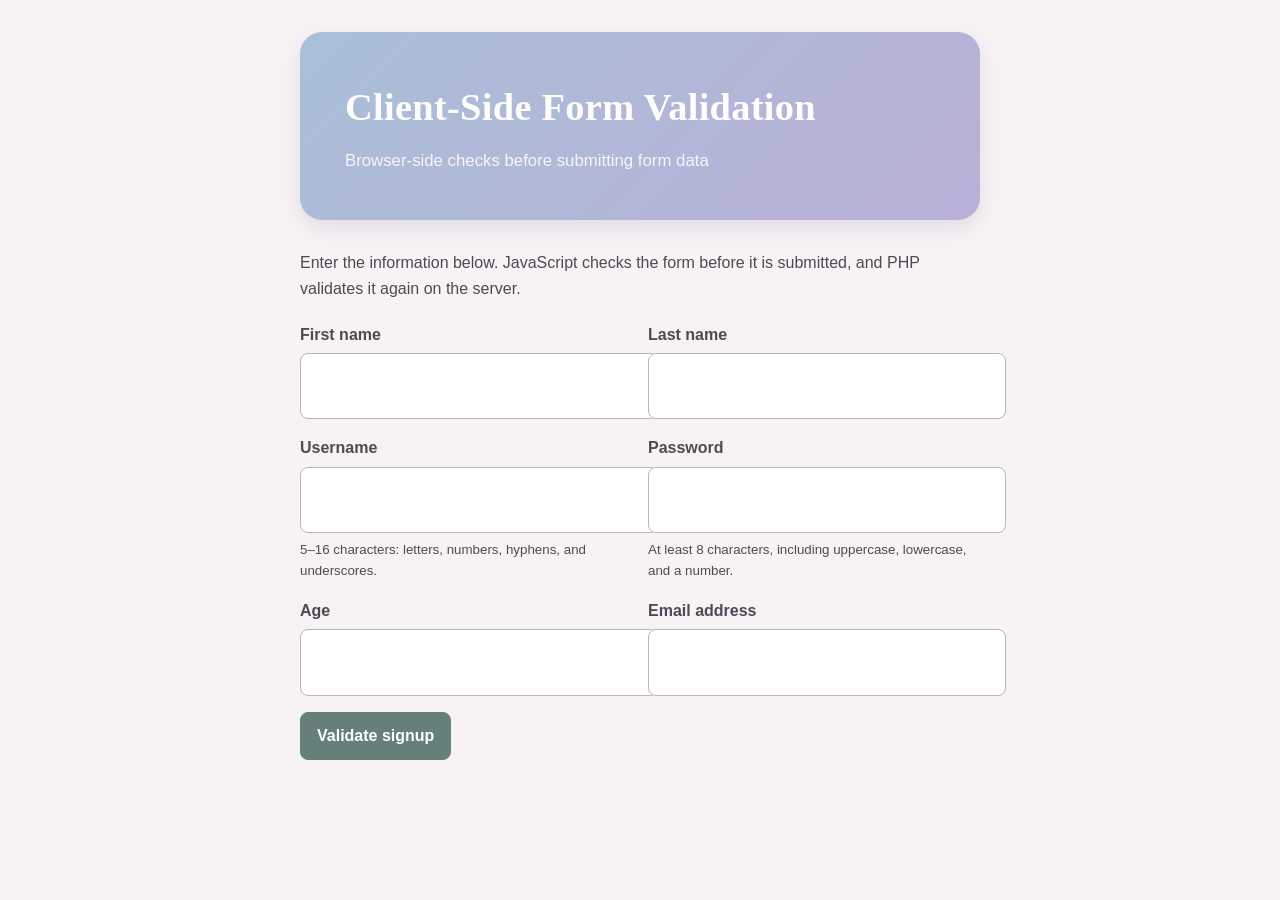
==== web-form-validation/index.html @ f703aeb8 "Rename web portfolio projects and update navigation" ====
<!DOCTYPE html>
<html lang="en">
<head>
    <meta charset="UTF-8">
    <meta name="viewport" content="width=device-width, initial-scale=1">
    <title>Client-Side Form Validation</title>
    <link rel="stylesheet" href="../design.css">
    <script src="validation.js" defer></script>
    <style>
        .legacy-signup {
            max-width: 680px;
            margin: 2rem auto;
        }

        .legacy-signup form {
            display: grid;
            grid-template-columns: repeat(2, minmax(0, 1fr));
            gap: 1rem;
            margin-top: 1.25rem;
        }

        .legacy-signup .field {
            display: flex;
            flex-direction: column;
            gap: 0.35rem;
            min-width: 0;
        }

        .legacy-signup label {
            font-weight: 700;
        }

        .legacy-signup input {
            width: 100%;
            min-height: 2.75rem;
            padding: 0.65rem 0.75rem;
            border: 1px solid #b9b3c2;
            border-radius: 0.5rem;
            font: inherit;
        }

        .legacy-signup input:focus-visible,
        .legacy-signup button:focus-visible {
            outline: 3px solid #2764c5;
            outline-offset: 2px;
        }

        .legacy-signup .form-actions {
            grid-column: 1 / -1;
        }

        .legacy-signup button {
            min-height: 2.75rem;
            padding: 0.65rem 1rem;
            border: 1px solid #667f7b;
            border-radius: 0.5rem;
            color: white;
            background: #667f7b;
            font: inherit;
            font-weight: 700;
            cursor: pointer;
        }

        .legacy-signup button:hover {
            background: #526a66;
        }

        @media (max-width: 640px) {
            .legacy-signup form {
                grid-template-columns: minmax(0, 1fr);
            }

            .legacy-signup .form-actions {
                grid-column: 1;
            }
        }
    </style>
</head>
<body>
    <main class="container legacy-signup">
        <header>
            <h1>Client-Side Form Validation</h1>
            <p>Browser-side checks before submitting form data</p>
        </header>

        <p>Enter the information below. JavaScript checks the form before it is submitted, and PHP validates it again on the server.</p>

        <form method="post" action="server-validation.php" onsubmit="return validate(this)">
            <div class="field">
                <label for="forename">First name</label>
                <input id="forename" type="text" name="forename" maxlength="32"
                       autocomplete="given-name" required>
            </div>

            <div class="field">
                <label for="surname">Last name</label>
                <input id="surname" type="text" name="surname" maxlength="32"
                       autocomplete="family-name" required>
            </div>

            <div class="field">
                <label for="username">Username</label>
                <input id="username" type="text" name="username" minlength="5" maxlength="16"
                       pattern="[a-zA-Z0-9_-]+" autocomplete="username" required>
                <small>5–16 characters: letters, numbers, hyphens, and underscores.</small>
            </div>

            <div class="field">
                <label for="password">Password</label>
                <input id="password" type="password" name="password" minlength="8" maxlength="128"
                       autocomplete="new-password" required>
                <small>At least 8 characters, including uppercase, lowercase, and a number.</small>
            </div>

            <div class="field">
                <label for="age">Age</label>
                <input id="age" type="number" name="age" min="18" max="110" step="1"
                       inputmode="numeric" required>
            </div>

            <div class="field">
                <label for="email">Email address</label>
                <input id="email" type="email" name="email" maxlength="254"
                       autocomplete="email" required>
            </div>

            <div class="form-actions">
                <button type="submit">Validate signup</button>
            </div>
        </form>
    </main>
</body>
</html>
---- design.css ----
/* Page */
body {
    font-family: "Trebuchet MS", Arial, sans-serif;
    background-color: #f7f3f5;
    color: #4b4b55;
    margin: 0;
    line-height: 1.6;
}

/* Main content */
.container {
    width: 85%;
    max-width: 1000px;
    margin: 50px auto;
}

/* Header */
header {
    background: linear-gradient(135deg, #a9bfd8, #b9b0d8);
    color: #fffdf9;
    padding: 45px;
    border-radius: 22px;
    margin-bottom: 30px;
    box-shadow: 0 8px 20px rgba(110, 100, 130, 0.16);
}

    header h1 {
        font-family: Georgia, "Times New Roman", serif;
        font-size: 2.4em;
        margin: 0 0 10px;
        letter-spacing: 0.3px;
    }

    header p {
        color: #f8f5fa;
        font-size: 1.05em;
        margin: 0;
    }

/* Sections */
section {
    background-color: #fffdf9;
    padding: 30px;
    margin-bottom: 25px;
    border-radius: 20px;
    box-shadow: 0 5px 15px rgba(90, 85, 95, 0.07);
}

    section h2 {
        font-family: Georgia, "Times New Roman", serif;
        color: #6f6884;
        font-size: 1.7em;
        margin-top: 0;
        margin-bottom: 20px;
        padding-bottom: 10px;
        border-bottom: 2px solid #e5dfe8;
    }

/* Lists */
ul {
    list-style: none;
    padding: 0;
    margin: 0;
}

li {
    margin-bottom: 12px;
}

/* Links */
a {
    display: block;
    background-color: #f3f0f6;
    color: #667f7b;
    text-decoration: none;
    font-weight: bold;
    padding: 15px 18px;
    border-radius: 12px;
    border: 1px solid #e1dce5;
    transition: all 0.2s ease;
}

    a:hover {
        background-color: #e8e2ee;
        color: #5d6575;
        border-color: #cfc5d9;
        transform: translateX(5px);
        box-shadow: 0 4px 10px rgba(100, 90, 110, 0.08);
    }

/* Footer */
footer {
    text-align: center;
    color: #8a858c;
    padding: 15px;
    font-size: 0.9em;
}

/* Login Page */
.login-box {
    width: 85%;
    max-width: 700px;
    margin: 100px auto;
    padding: 45px;
    background-color: #fffdf9;
    text-align: center;
    border-radius: 22px;
    box-shadow: 0 8px 20px rgba(90, 85, 95, 0.09);
    border: 1px solid #eee8ef;
}

    .login-box h1 {
        font-family: Georgia, "Times New Roman", serif;
        color: #6f6884;
        margin-top: 0;
        margin-bottom: 10px;
    }

    .login-box p {
        color: #718985;
        font-size: 1.1em;
        font-weight: bold;
    }


/* Coursework pages: scoped styles shared by Discussion 2, Discussion 3, and Assignment 1. */
.coursework-page {
    width: min(85%, 1000px);
}

.coursework-page section h2 {
    margin-bottom: 1rem;
}

.profile-grid {
    display: grid;
    grid-template-columns: repeat(2, minmax(0, 1fr));
    gap: 1rem;
}

.profile-card {
    min-width: 0;
    padding: 1.25rem;
    background: #f8f7fb;
    border: 1px solid #e1dce8;
    border-radius: 14px;
}

.profile-card h2 {
    margin: 0 0 1rem;
    color: #6f6884;
    font-family: Georgia, "Times New Roman", serif;
    font-size: 1.35rem;
}

.profile-details {
    display: grid;
    gap: 0.75rem;
    margin: 0;
}

.profile-details > div,
.calculation-result {
    display: flex;
    align-items: baseline;
    justify-content: space-between;
    gap: 1rem;
    padding-bottom: 0.65rem;
    border-bottom: 1px solid #e5dfe8;
}

.profile-details > div:last-child {
    padding-bottom: 0;
    border-bottom: 0;
}

.profile-details dt,
.calculation-result span {
    color: #716c7b;
    font-size: 0.92rem;
    font-weight: 700;
}

.profile-details dd {
    margin: 0;
    text-align: right;
    overflow-wrap: anywhere;
}

.section-intro {
    margin-top: -0.25rem;
    color: #716c7b;
}

.formula {
    margin: 0 0 1.25rem;
    color: #5c5577;
    font-family: Georgia, "Times New Roman", serif;
    font-size: clamp(1.2rem, 3vw, 1.6rem);
    font-weight: 700;
}

.calculation-result {
    padding: 0.9rem 0;
}

.calculation-result strong {
    text-align: right;
    overflow-wrap: anywhere;
}

/* Course rows and totals used by Discussions 6 and 7. */
.course-list {
    overflow: hidden;
    border: 1px solid #e1dce8;
    border-radius: 12px;
}

.course-row {
    display: flex;
    justify-content: space-between;
    gap: 1rem;
    padding: 0.8rem 1rem;
    background: #fffdf9;
    border-bottom: 1px solid #eee8ef;
}

.course-row:nth-child(even) {
    background: #f8f6fa;
}

.course-row:last-child {
    border-bottom: 0;
}

.course-code {
    font-weight: 700;
}

.credit-value {
    color: #667f7b;
    white-space: nowrap;
}

.credit-total {
    display: flex;
    justify-content: space-between;
    align-items: center;
    gap: 1rem;
    margin: 1rem 0 0;
    padding: 1rem;
    color: #4b4b55;
    background: #f0eef6;
    border-radius: 10px;
}

.credit-total strong {
    color: #5c5577;
    font-size: 1.15rem;
}

@media (max-width: 640px) {
    .coursework-page {
        width: 92%;
        margin-top: 1.5rem;
    }

    .coursework-page header {
        padding: 1.5rem;
    }

    .coursework-page header h1 {
        font-size: 1.8rem;
    }

    .coursework-page section {
        padding: 1.25rem;
    }

    .profile-grid {
        grid-template-columns: minmax(0, 1fr);
    }

    .course-row,
    .profile-details > div,
    .calculation-result {
        gap: 0.75rem;
    }
}

/* Discussion 7: interactive course registration page. */
.course-registration label {
    display: block;
    margin-bottom: 0.4rem;
    color: #5c5577;
    font-weight: 700;
}

.course-registration select {
    width: 100%;
    max-width: 420px;
    padding: 0.8rem 0.9rem;
    color: #4b4b55;
    background: #fffdf9;
    border: 1px solid #cfc5d9;
    border-radius: 10px;
    font: inherit;
}

.course-registration select:focus,
.course-registration button:focus-visible {
    outline: 3px solid #a9bfd8;
    outline-offset: 2px;
}

.registration-list {
    display: grid;
    gap: 0.65rem;
}

.registration-row {
    display: flex;
    align-items: center;
    justify-content: space-between;
    gap: 1rem;
    padding: 0.85rem 1rem;
    background: #f8f6fa;
    border: 1px solid #e5dfe8;
    border-radius: 10px;
}

.registration-total {
    margin: 0 0 1rem;
    color: #5c5577;
    font-family: Georgia, "Times New Roman", serif;
    font-size: 1.8rem;
    font-weight: 700;
}

.course-registration button {
    padding: 0.6rem 0.9rem;
    color: #4b4b55;
    background: #f0eef6;
    border: 1px solid #d9d1e2;
    border-radius: 9px;
    font: inherit;
    font-weight: 700;
    cursor: pointer;
}

.course-registration button:hover {
    background: #e5dfef;
}

.course-registration .remove-course {
    color: #7b4f59;
    background: #f8edf0;
    border-color: #ead4da;
    white-space: nowrap;
}

.course-registration .remove-course:hover {
    background: #f1dfe4;
}

.empty-state {
    margin: 0;
    padding: 1rem;
    color: #716c7b;
    background: #f8f6fa;
    border-radius: 10px;
}

@media (max-width: 640px) {
    .registration-row {
        align-items: flex-start;
        flex-direction: column;
    }
}


/* Assignment 2: PHP array of course objects. */
.assignment-two-summary {
    display: grid;
    grid-template-columns: repeat(2, minmax(0, 1fr));
    gap: 1rem;
}

.assignment-two-summary > div {
    display: flex;
    flex-direction: column;
    gap: 0.25rem;
    padding: 1.1rem 1.25rem;
    background: #f0eef6;
    border-radius: 12px;
}

.assignment-two-summary span {
    color: #716c7b;
    font-size: 0.92rem;
    font-weight: 700;
}

.assignment-two-summary strong {
    color: #5c5577;
    font-family: Georgia, "Times New Roman", serif;
    font-size: 1.8rem;
}

.assignment-two-table-wrap {
    width: 100%;
    overflow-x: auto;
    border: 1px solid #e1dce8;
    border-radius: 12px;
}

.assignment-two-table {
    width: 100%;
    border-collapse: collapse;
    text-align: left;
}

.assignment-two-table th,
.assignment-two-table td {
    padding: 0.85rem 1rem;
    border-bottom: 1px solid #eee8ef;
    vertical-align: top;
}

.assignment-two-table th {
    color: #5c5577;
    background: #f0eef6;
    font-size: 0.92rem;
}

.assignment-two-table tbody tr:nth-child(even) {
    background: #f8f6fa;
}

.assignment-two-table tbody tr:last-child td {
    border-bottom: 0;
}

.assignment-two-table th:first-child,
.assignment-two-table td:first-child,
.assignment-two-table th:last-child,
.assignment-two-table td:last-child {
    white-space: nowrap;
}

.assignment-two-answer {
    margin: 0;
    padding: 1rem 1.1rem;
    background: #f8f6fa;
    border-left: 4px solid #a9bfd8;
    border-radius: 0 10px 10px 0;
}

@media (max-width: 640px) {
    .assignment-two-summary {
        grid-template-columns: minmax(0, 1fr);
    }

    .assignment-two-table th,
    .assignment-two-table td {
        padding: 0.7rem;
    }
}


/* Assignment 4: PDO course database page. */
.assignment-four-message {
    margin: 0 0 1.25rem;
    padding: 0.9rem 1rem;
    border: 1px solid transparent;
    border-radius: 10px;
}

.assignment-four-message.success {
    color: #365f50;
    background: #edf6f0;
    border-color: #cfe5d6;
}

.assignment-four-message.error {
    color: #804c56;
    background: #fbf0f1;
    border-color: #edd5d9;
}

.assignment-four-form {
    display: grid;
    gap: 1rem;
}

.assignment-four-field {
    display: grid;
    gap: 0.35rem;
}

.assignment-four-field label {
    color: #5c5577;
    font-weight: 700;
}

.assignment-four-field input {
    width: 100%;
    max-width: 560px;
    box-sizing: border-box;
    padding: 0.75rem 0.85rem;
    color: #4b4b55;
    background: #fffdf9;
    border: 1px solid #cfc5d9;
    border-radius: 9px;
    font: inherit;
}

.assignment-four-field input:focus-visible,
.assignment-four-form button:focus-visible {
    outline: 3px solid #a9bfd8;
    outline-offset: 2px;
}

.assignment-four-form button {
    justify-self: start;
    padding: 0.7rem 1.1rem;
    color: #4b4b55;
    background: #f0eef6;
    border: 1px solid #d9d1e2;
    border-radius: 9px;
    font: inherit;
    font-weight: 700;
    cursor: pointer;
}

.assignment-four-form button:hover {
    background: #e5dfef;
}

.assignment-four-count {
    margin-top: -0.5rem;
    color: #716c7b;
}

.assignment-four-empty {
    margin: 0;
    padding: 1rem;
    color: #716c7b;
    background: #f8f6fa;
    border-radius: 10px;
}

.assignment-four-table-wrap {
    width: 100%;
    overflow-x: auto;
    border: 1px solid #e1dce8;
    border-radius: 12px;
}

.assignment-four-table {
    width: 100%;
    border-collapse: collapse;
    text-align: left;
}

.assignment-four-table th,
.assignment-four-table td {
    padding: 0.85rem 1rem;
    border-bottom: 1px solid #eee8ef;
    vertical-align: top;
}

.assignment-four-table thead th {
    color: #5c5577;
    background: #f0eef6;
}

.assignment-four-table tbody tr:nth-child(even) {
    background: #f8f6fa;
}

.assignment-four-table tbody tr:last-child td {
    border-bottom: 1px solid #eee8ef;
}

.assignment-four-table tfoot th,
.assignment-four-table tfoot td {
    color: #5c5577;
    background: #f0eef6;
    font-weight: 700;
    border-bottom: 0;
}

@media (max-width: 640px) {
    .assignment-four-table th,
    .assignment-four-table td {
        padding: 0.7rem;
    }
}


/* Assignment 5: JavaScript course object table. */
.assignment-five-table-wrap {
    width: 100%;
    overflow-x: auto;
    border: 1px solid #e1dce8;
    border-radius: 12px;
}

.assignment-five-table {
    width: 100%;
    border-collapse: collapse;
    text-align: left;
}

.assignment-five-table caption {
    padding: 0.75rem 1rem;
    color: #716c7b;
    text-align: left;
    font-size: 0.92rem;
}

.assignment-five-table th,
.assignment-five-table td {
    padding: 0.85rem 1rem;
    border-bottom: 1px solid #eee8ef;
    vertical-align: top;
}

.assignment-five-table thead th {
    color: #5c5577;
    background: #f0eef6;
}

.assignment-five-table tbody tr:nth-child(even) {
    background: #f8f6fa;
}

.assignment-five-table tfoot th,
.assignment-five-table tfoot td {
    color: #5c5577;
    background: #f0eef6;
    font-weight: 700;
    border-bottom: 0;
}

.assignment-five-table th:first-child,
.assignment-five-table td:first-child,
.assignment-five-table th:last-child,
.assignment-five-table td:last-child {
    white-space: nowrap;
}

#cmsc115-result {
    margin: 0;
    padding: 1rem 1.1rem;
    background: #f8f6fa;
    border-left: 4px solid #a9bfd8;
    border-radius: 0 10px 10px 0;
}

@media (max-width: 640px) {
    .assignment-five-table th,
    .assignment-five-table td {
        padding: 0.7rem;
    }
}
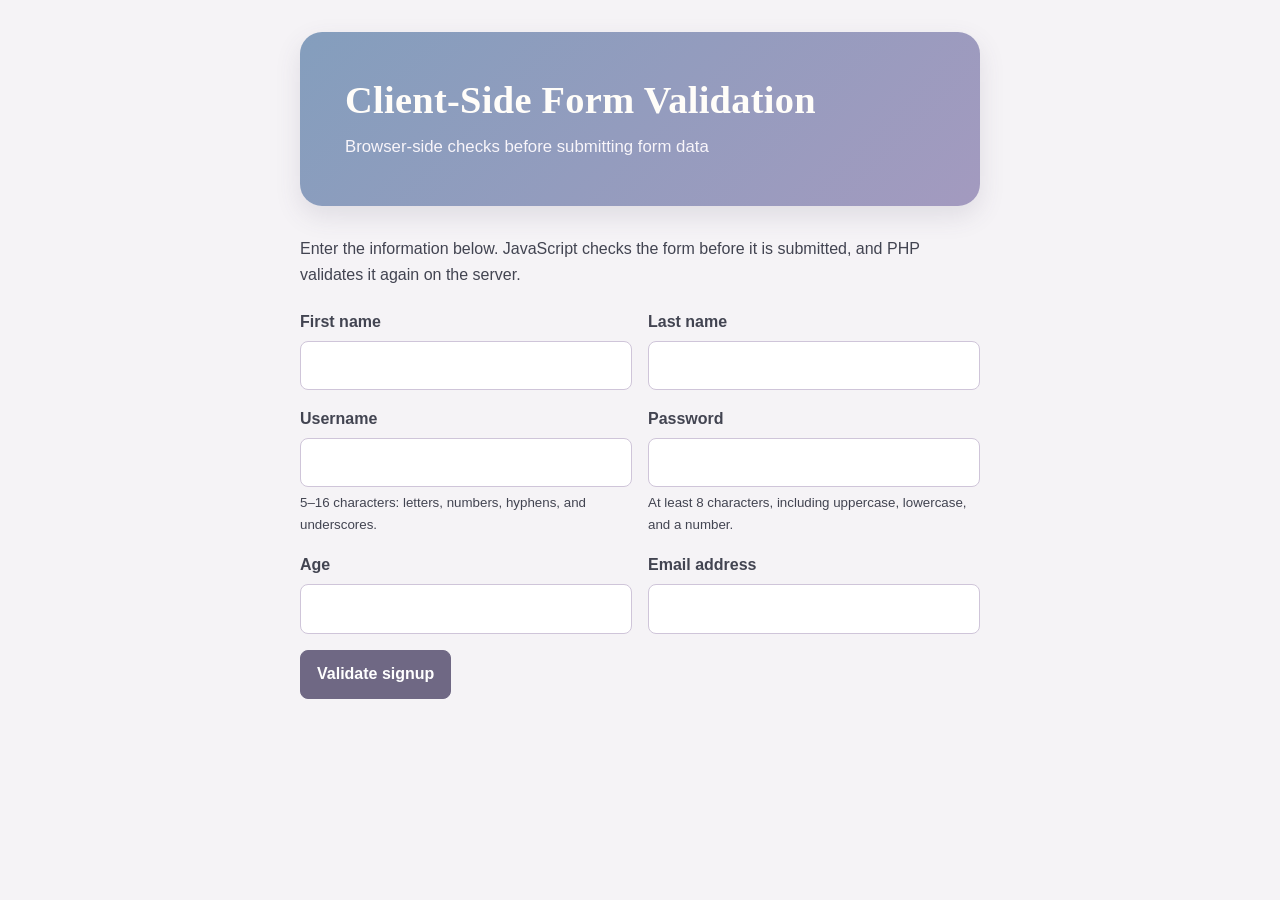
==== commit 5a8c487d: "Match form validation styling to portfolio theme" ====
--- a/web-form-validation/index.html
+++ b/web-form-validation/index.html
@@ -34,14 +34,14 @@
             width: 100%;
             min-height: 2.75rem;
             padding: 0.65rem 0.75rem;
-            border: 1px solid #b9b3c2;
+            border: 1px solid #cfc5d9;
             border-radius: 0.5rem;
             font: inherit;
         }
 
         .legacy-signup input:focus-visible,
         .legacy-signup button:focus-visible {
-            outline: 3px solid #2764c5;
+            outline: 3px solid #a9bfd8;
             outline-offset: 2px;
         }
 
@@ -52,17 +52,17 @@
         .legacy-signup button {
             min-height: 2.75rem;
             padding: 0.65rem 1rem;
-            border: 1px solid #667f7b;
+            border: 1px solid #6f6884;
             border-radius: 0.5rem;
             color: white;
-            background: #667f7b;
+            background: #6f6884;
             font: inherit;
             font-weight: 700;
             cursor: pointer;
         }
 
         .legacy-signup button:hover {
-            background: #526a66;
+            background: #5c5577;
         }
 
         @media (max-width: 640px) {
--- a/design.css
+++ b/design.css
@@ -665,3 +665,150 @@
         padding: 0.7rem;
     }
 }
+
+
+/* Shared portfolio theme refinements */
+:root {
+    --portfolio-ink: #424451;
+    --portfolio-muted: #716f7c;
+    --portfolio-purple: #6f6884;
+    --portfolio-teal: #5f7f7b;
+    --portfolio-border: #e1dce5;
+    --portfolio-surface: #fffdf9;
+    --portfolio-soft: #f3f0f6;
+    --portfolio-focus: #a9bfd8;
+}
+
+* {
+    box-sizing: border-box;
+}
+
+body {
+    color: var(--portfolio-ink);
+    background: #f5f3f6;
+    line-height: 1.65;
+}
+
+.container {
+    width: min(90%, 1080px);
+    margin: clamp(1.5rem, 5vw, 3.5rem) auto;
+}
+
+header {
+    background: linear-gradient(135deg, #849ebd, #a39abf);
+    box-shadow: 0 10px 26px rgba(76, 73, 98, 0.13);
+}
+
+header h1 {
+    line-height: 1.2;
+}
+
+section {
+    border: 1px solid rgba(225, 220, 229, 0.9);
+    box-shadow: 0 6px 18px rgba(76, 73, 98, 0.055);
+}
+
+section h2 {
+    color: var(--portfolio-purple);
+}
+
+a {
+    color: var(--portfolio-teal);
+}
+
+a:focus-visible,
+button:focus-visible,
+input:focus-visible,
+select:focus-visible,
+textarea:focus-visible {
+    outline: 3px solid var(--portfolio-focus);
+    outline-offset: 3px;
+}
+
+.portfolio-home {
+    max-width: 1120px;
+}
+
+.portfolio-home > header {
+    padding: clamp(2rem, 5vw, 3.25rem);
+}
+
+.portfolio-home > header p {
+    max-width: 42rem;
+}
+
+.portfolio-project-grid {
+    display: grid;
+    grid-template-columns: repeat(2, minmax(0, 1fr));
+    gap: 1.25rem;
+}
+
+.portfolio-project-grid section {
+    min-width: 0;
+    margin: 0;
+    padding: clamp(1.25rem, 3vw, 1.8rem);
+}
+
+.portfolio-project-grid section h2 {
+    font-size: 1.4rem;
+}
+
+.portfolio-home ul {
+    display: grid;
+    gap: 0.65rem;
+}
+
+.portfolio-home li {
+    margin: 0;
+}
+
+.portfolio-home a {
+    height: 100%;
+    padding: 0.85rem 1rem;
+    color: #5c6578;
+    background: #f6f4f8;
+    border: 1px solid #e3deea;
+    border-radius: 10px;
+    line-height: 1.4;
+    transition: background-color 160ms ease, border-color 160ms ease, transform 160ms ease;
+}
+
+.portfolio-home a:hover {
+    color: #4e5c70;
+    background: #ece8f2;
+    border-color: #cfc5dc;
+    transform: translateY(-2px);
+    box-shadow: 0 4px 12px rgba(76, 73, 98, 0.07);
+}
+
+.portfolio-home footer {
+    margin-top: 1rem;
+}
+
+@media (max-width: 720px) {
+    .container {
+        width: 92%;
+        margin: 1.5rem auto;
+    }
+
+    .portfolio-project-grid {
+        grid-template-columns: minmax(0, 1fr);
+    }
+
+    .portfolio-home > header {
+        padding: 1.75rem;
+    }
+
+    .portfolio-home > header h1 {
+        font-size: clamp(1.8rem, 7vw, 2.35rem);
+    }
+}
+
+@media (prefers-reduced-motion: reduce) {
+    *,
+    *::before,
+    *::after {
+        scroll-behavior: auto !important;
+        transition-duration: 0.01ms !important;
+    }
+}
